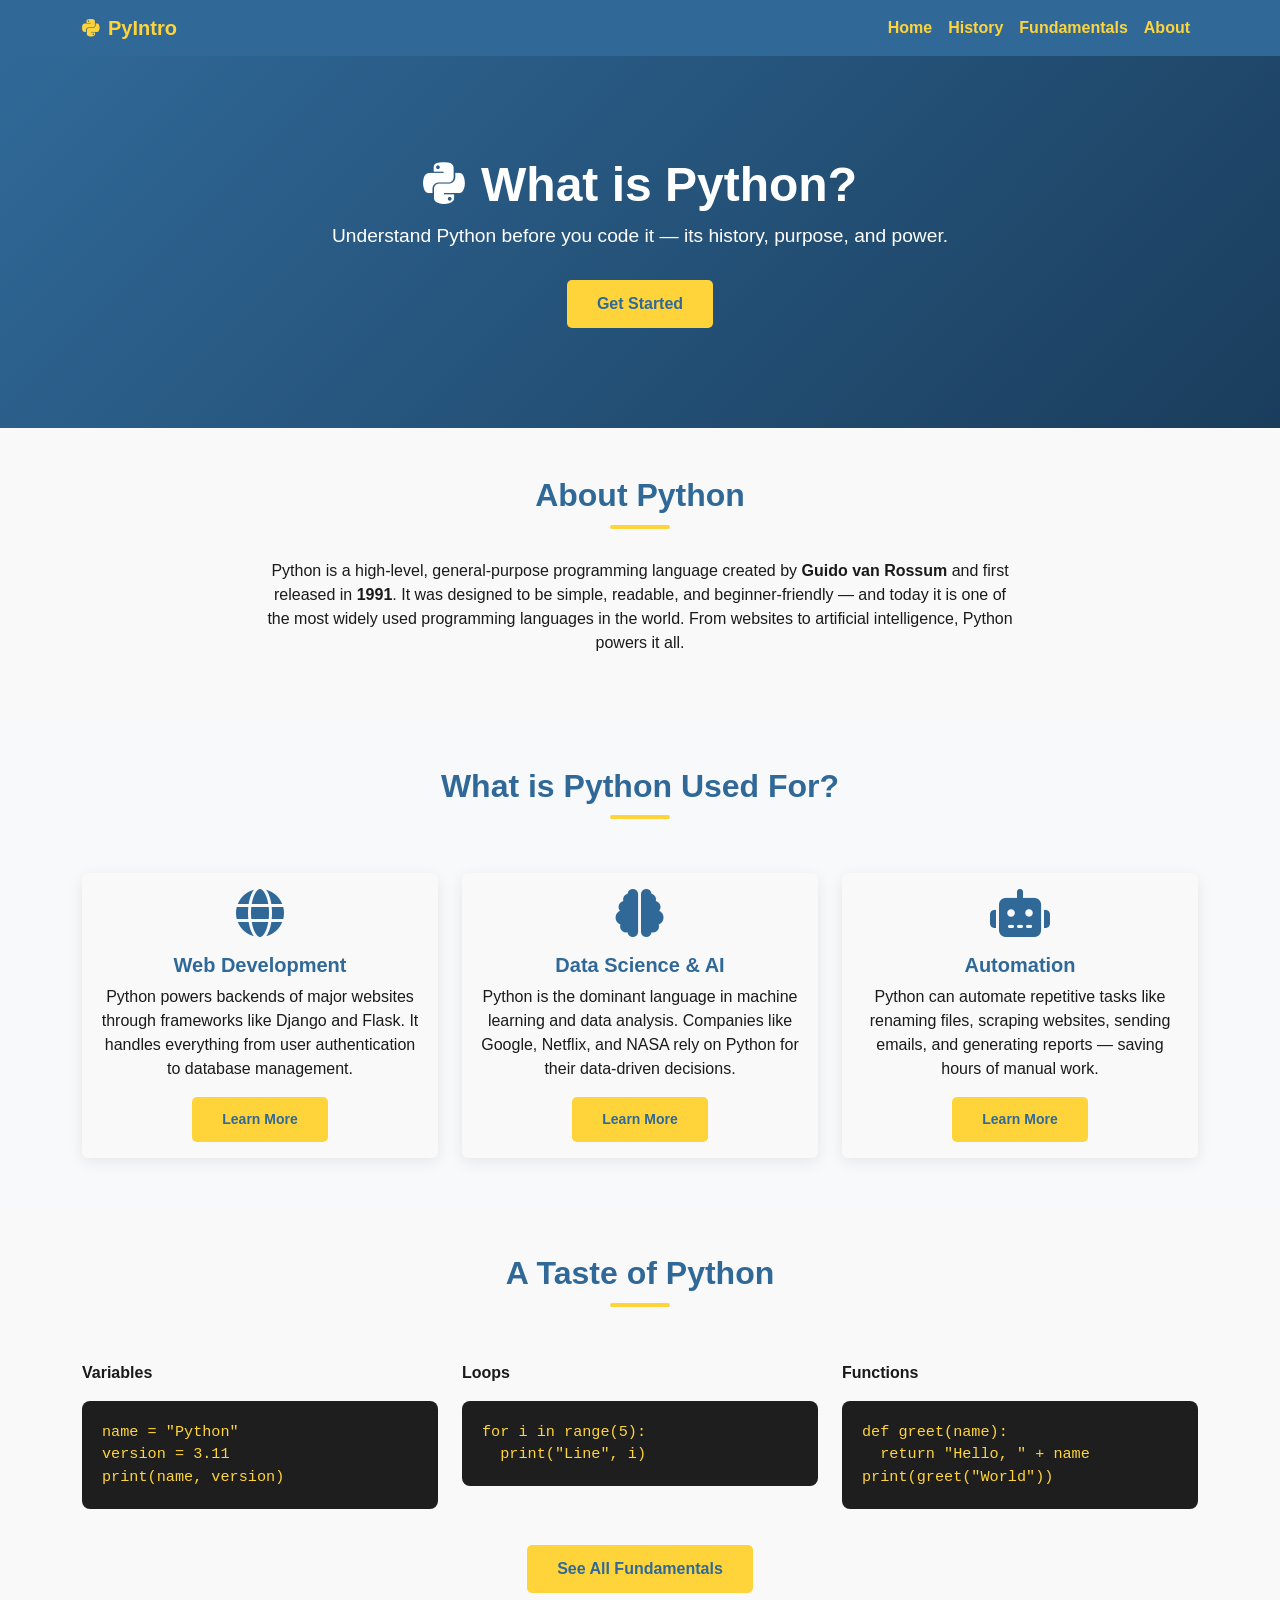
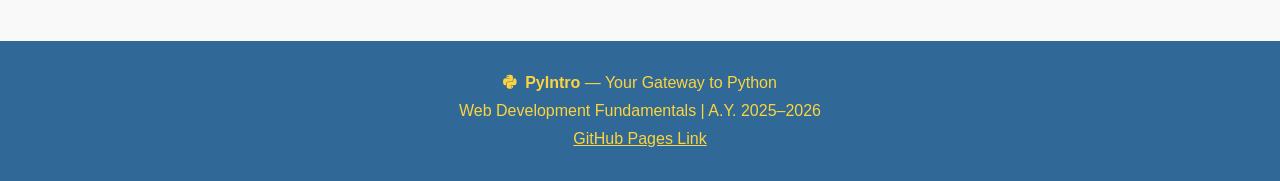
==== index.html @ 19c24590 "Initial project" ====
<!DOCTYPE html>
<html lang="en">
<head>
  <meta charset="UTF-8" />
  <meta name="viewport" content="width=device-width, initial-scale=1.0"/>
  <title>PyIntro — Your Gateway to Python</title>
  <link rel="stylesheet" href="https://cdn.jsdelivr.net/npm/bootstrap@5.3.0/dist/css/bootstrap.min.css"/>
  <link rel="stylesheet" href="https://cdnjs.cloudflare.com/ajax/libs/font-awesome/6.4.0/css/all.min.css"/>
  <link rel="stylesheet" href="css/custom.css"/>
</head>
<body>

<!-- NAVBAR -->
<nav class="navbar navbar-expand-lg">
  <div class="container">
    <a class="navbar-brand" href="index.html"><i class="fab fa-python me-2"></i>PyIntro</a>
    <button class="navbar-toggler border-warning" type="button" data-bs-toggle="collapse" data-bs-target="#navMenu">
      <span class="navbar-toggler-icon"></span>
    </button>
    <div class="collapse navbar-collapse" id="navMenu">
      <ul class="navbar-nav ms-auto">
        <li class="nav-item"><a class="nav-link active" href="index.html">Home</a></li>
        <li class="nav-item"><a class="nav-link" href="history.html">History</a></li>
        <li class="nav-item"><a class="nav-link" href="fundamentals.html">Fundamentals</a></li>
        <li class="nav-item"><a class="nav-link" href="about.html">About</a></li>
      </ul>
    </div>
  </div>
</nav>

<!-- HERO -->
<section class="hero-section">
  <div class="container">
    <h1><i class="fab fa-python me-3"></i>What is Python?</h1>
    <p>Understand Python before you code it — its history, purpose, and power.</p>
    <button class="btn btn-python" data-bs-toggle="modal" data-bs-target="#contactModal">Get Started</button>
  </div>
</section>

<!-- ABOUT PYTHON -->
<section class="py-5">
  <div class="container text-center">
    <h2 class="section-title">About Python</h2>
    <div class="section-divider"></div>
    <p class="mx-auto" style="max-width:750px;">Python is a high-level, general-purpose programming language created by <strong>Guido van Rossum</strong> and first released in <strong>1991</strong>. It was designed to be simple, readable, and beginner-friendly — and today it is one of the most widely used programming languages in the world. From websites to artificial intelligence, Python powers it all.</p>
  </div>
</section>

<!-- CARD GRID -->
<section class="py-5 bg-light">
  <div class="container text-center">
    <h2 class="section-title">What is Python Used For?</h2>
    <div class="section-divider"></div>
    <div class="row g-4 mt-2">
      <div class="col-md-4">
        <div class="card h-100">
          <div class="card-body">
            <i class="fas fa-globe fa-3x mb-3" style="color:#306998;"></i>
            <h5 class="card-title">Web Development</h5>
            <p class="card-text">Python powers backends of major websites through frameworks like Django and Flask. It handles everything from user authentication to database management.</p>
            <a href="fundamentals.html" class="btn btn-python btn-sm">Learn More</a>
          </div>
        </div>
      </div>
      <div class="col-md-4">
        <div class="card h-100">
          <div class="card-body">
            <i class="fas fa-brain fa-3x mb-3" style="color:#306998;"></i>
            <h5 class="card-title">Data Science & AI</h5>
            <p class="card-text">Python is the dominant language in machine learning and data analysis. Companies like Google, Netflix, and NASA rely on Python for their data-driven decisions.</p>
            <a href="fundamentals.html" class="btn btn-python btn-sm">Learn More</a>
          </div>
        </div>
      </div>
      <div class="col-md-4">
        <div class="card h-100">
          <div class="card-body">
            <i class="fas fa-robot fa-3x mb-3" style="color:#306998;"></i>
            <h5 class="card-title">Automation</h5>
            <p class="card-text">Python can automate repetitive tasks like renaming files, scraping websites, sending emails, and generating reports — saving hours of manual work.</p>
            <a href="fundamentals.html" class="btn btn-python btn-sm">Learn More</a>
          </div>
        </div>
      </div>
    </div>
  </div>
</section>

<!-- CODE SNIPPET PREVIEW -->
<section class="py-5">
  <div class="container text-center">
    <h2 class="section-title">A Taste of Python</h2>
    <div class="section-divider"></div>
    <div class="row g-4 mt-2 text-start">
      <div class="col-md-4">
        <p class="fw-bold">Variables</p>
        <div class="code-block">
          name = "Python"<br>
          version = 3.11<br>
          print(name, version)
        </div>
      </div>
      <div class="col-md-4">
        <p class="fw-bold">Loops</p>
        <div class="code-block">
          for i in range(5):<br>
          &nbsp;&nbsp;print("Line", i)
        </div>
      </div>
      <div class="col-md-4">
        <p class="fw-bold">Functions</p>
        <div class="code-block">
          def greet(name):<br>
          &nbsp;&nbsp;return "Hello, " + name<br>
          print(greet("World"))
        </div>
      </div>
    </div>
    <a href="fundamentals.html" class="btn btn-python mt-3">See All Fundamentals</a>
  </div>
</section>

<!-- MODAL -->
<div class="modal fade" id="contactModal" tabindex="-1">
  <div class="modal-dialog">
    <div class="modal-content">
      <div class="modal-header" style="background:#306998; color:#FFD43B;">
        <h5 class="modal-title"><i class="fab fa-python me-2"></i>Get Started with Python</h5>
        <button type="button" class="btn-close btn-close-white" data-bs-dismiss="modal"></button>
      </div>
      <div class="modal-body">
        <form action="contact.php" method="POST" class="needs-validation" novalidate>
          <div class="mb-3">
            <label class="form-label">Full Name</label>
            <input type="text" name="name" class="form-control" required/>
            <div class="invalid-feedback">Please enter your full name.</div>
          </div>
          <div class="mb-3">
            <label class="form-label">Email Address</label>
            <input type="email" name="email" class="form-control" required/>
            <div class="invalid-feedback">Please enter a valid email address.</div>
          </div>
          <div class="mb-3">
            <label class="form-label">Subject</label>
            <input type="text" name="subject" class="form-control" required/>
            <div class="invalid-feedback">Please enter a subject.</div>
          </div>
          <div class="mb-3">
            <label class="form-label">Message</label>
            <textarea name="message" class="form-control" rows="4" required minlength="20"></textarea>
            <div class="invalid-feedback">Message must be at least 20 characters.</div>
          </div>
          <button type="submit" class="btn btn-python w-100">Send Message</button>
        </form>
      </div>
    </div>
  </div>
</div>

<!-- FOOTER -->
<footer class="site-footer">
  <div class="container">
    <p class="mb-1"><i class="fab fa-python me-2"></i><strong>PyIntro</strong> — Your Gateway to Python</p>
    <p class="mb-1">Web Development Fundamentals | A.Y. 2025–2026</p>
    <a href="#">GitHub Pages Link</a>
  </div>
</footer>

<script src="https://cdn.jsdelivr.net/npm/bootstrap@5.3.0/dist/js/bootstrap.bundle.min.js"></script>
<script src="js/validation.js"></script>
</body>
</html>
---- css/custom.css ----
:root {
  --bs-primary: #306998;
  --bs-secondary: #FFD43B;
  --bs-font-size-base: 1rem;
  --bs-body-bg: #f9f9f9;
  --bs-body-color: #1a1a1a;
}

body {
  font-family: 'Segoe UI', sans-serif;
  background-color: var(--bs-body-bg);
  color: var(--bs-body-color);
}

.navbar {
  background-color: #306998 !important;
}
.navbar-brand, .nav-link {
  color: #FFD43B !important;
  font-weight: 600;
}
.nav-link:hover {
  color: #ffffff !important;
}

.hero-section {
  background: linear-gradient(135deg, #306998, #1a3d5c);
  color: white;
  padding: 100px 0;
  text-align: center;
}
.hero-section h1 {
  font-size: 3rem;
  font-weight: 700;
}
.hero-section p {
  font-size: 1.2rem;
  margin-bottom: 30px;
}
.btn-python {
  background-color: #FFD43B;
  color: #306998;
  font-weight: 700;
  border: none;
  padding: 12px 30px;
  border-radius: 5px;
}
.btn-python:hover {
  background-color: #e6be00;
  color: #1a1a1a;
}

.section-title {
  color: #306998;
  font-weight: 700;
  margin-bottom: 10px;
}
.section-divider {
  width: 60px;
  height: 4px;
  background-color: #FFD43B;
  margin: 0 auto 30px auto;
  border-radius: 2px;
}

.card {
  border: none;
  box-shadow: 0 4px 15px rgba(0,0,0,0.08);
  transition: transform 0.2s;
}
.card:hover {
  transform: translateY(-5px);
}
.card-title {
  color: #306998;
  font-weight: 700;
}
.card img {
  height: 180px;
  object-fit: cover;
}

.code-block {
  background-color: #1e1e1e;
  color: #FFD43B;
  padding: 20px;
  border-radius: 8px;
  font-family: 'Courier New', monospace;
  font-size: 0.95rem;
  margin-bottom: 20px;
}

.site-footer {
  background-color: #306998;
  color: #FFD43B;
  padding: 30px 0;
  text-align: center;
}
.site-footer a {
  color: #FFD43B;
  text-decoration: underline;
}

.page-header {
  background: linear-gradient(135deg, #306998, #1a3d5c);
  color: white;
  padding: 60px 0;
  text-align: center;
}
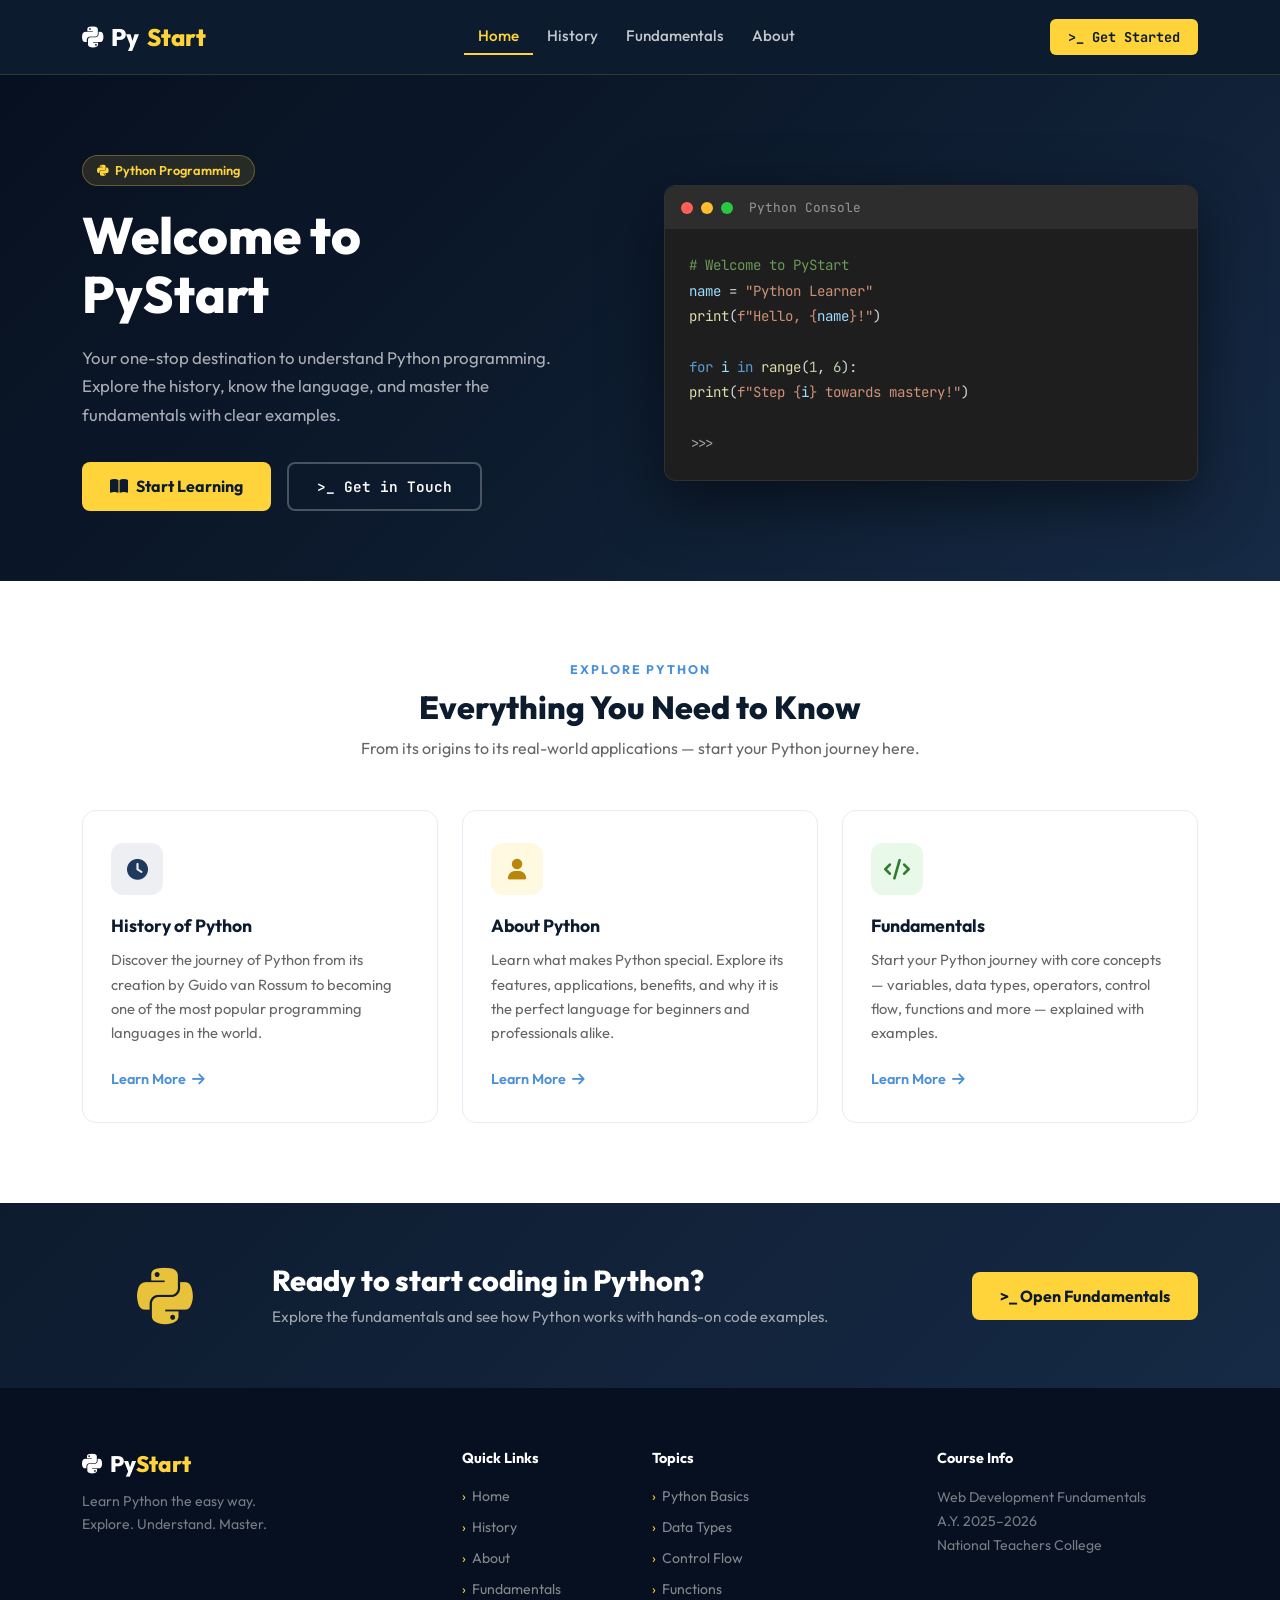
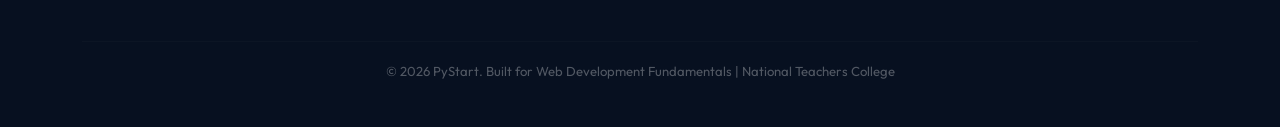
==== commit df7d541a: "Finalized PyStart System" ====
--- a/index.html
+++ b/index.html
@@ -1,9 +1,9 @@
 <!DOCTYPE html>
 <html lang="en">
 <head>
-  <meta charset="UTF-8" />
+  <meta charset="UTF-8"/>
   <meta name="viewport" content="width=device-width, initial-scale=1.0"/>
-  <title>PyIntro — Your Gateway to Python</title>
+  <title>PyStart — Your Gateway to Python</title>
   <link rel="stylesheet" href="https://cdn.jsdelivr.net/npm/bootstrap@5.3.0/dist/css/bootstrap.min.css"/>
   <link rel="stylesheet" href="https://cdnjs.cloudflare.com/ajax/libs/font-awesome/6.4.0/css/all.min.css"/>
   <link rel="stylesheet" href="css/custom.css"/>
@@ -11,19 +11,22 @@
 <body>
 
 <!-- NAVBAR -->
-<nav class="navbar navbar-expand-lg">
-  <div class="container">
-    <a class="navbar-brand" href="index.html"><i class="fab fa-python me-2"></i>PyIntro</a>
-    <button class="navbar-toggler border-warning" type="button" data-bs-toggle="collapse" data-bs-target="#navMenu">
+<nav class="navbar navbar-expand-lg sticky-top">
+  <div class="container">
+    <a class="navbar-brand" href="index.html">
+      <i class="fab fa-python"></i>Py<span>Start</span>
+    </a>
+    <button class="navbar-toggler" type="button" data-bs-toggle="collapse" data-bs-target="#navMenu">
       <span class="navbar-toggler-icon"></span>
     </button>
     <div class="collapse navbar-collapse" id="navMenu">
-      <ul class="navbar-nav ms-auto">
+      <ul class="navbar-nav mx-auto">
         <li class="nav-item"><a class="nav-link active" href="index.html">Home</a></li>
         <li class="nav-item"><a class="nav-link" href="history.html">History</a></li>
         <li class="nav-item"><a class="nav-link" href="fundamentals.html">Fundamentals</a></li>
         <li class="nav-item"><a class="nav-link" href="about.html">About</a></li>
       </ul>
+      <a class="btn-try" href="#" data-bs-toggle="modal" data-bs-target="#contactModal">&gt;_ Get Started</a>
     </div>
   </div>
 </nav>
@@ -31,142 +34,171 @@
 <!-- HERO -->
 <section class="hero-section">
   <div class="container">
-    <h1><i class="fab fa-python me-3"></i>What is Python?</h1>
-    <p>Understand Python before you code it — its history, purpose, and power.</p>
-    <button class="btn btn-python" data-bs-toggle="modal" data-bs-target="#contactModal">Get Started</button>
+    <div class="row align-items-center g-5">
+      <div class="col-lg-6">
+        <div class="hero-badge"><i class="fab fa-python me-1"></i> Python Programming</div>
+        <h1>Welcome to<br>PyStart</h1>
+        <p>Your one-stop destination to understand Python programming. Explore the history, know the language, and master the fundamentals with clear examples.</p>
+        <div class="d-flex flex-wrap gap-3">
+          <a href="fundamentals.html" class="btn-start"><i class="fas fa-book-open"></i> Start Learning</a>
+          <a href="#" class="btn-outline-hero" data-bs-toggle="modal" data-bs-target="#contactModal">&gt;_ Get in Touch</a>
+        </div>
+      </div>
+      <div class="col-lg-6">
+        <div class="console-window">
+          <div class="console-header">
+            <div class="console-dot dot-red"></div>
+            <div class="console-dot dot-yellow"></div>
+            <div class="console-dot dot-green"></div>
+            <span class="console-title">Python Console</span>
+          </div>
+          <div class="console-body">
+            <div><span class="c-comment"># Welcome to PyStart</span></div>
+            <div><span class="c-var">name</span> <span class="c-white">= </span><span class="c-string">"Python Learner"</span></div>
+            <div><span class="c-func">print</span><span class="c-white">(</span><span class="c-string">f"Hello, {</span><span class="c-var">name</span><span class="c-string">}!"</span><span class="c-white">)</span></div>
+            <br>
+            <div><span class="c-keyword">for</span> <span class="c-var">i</span> <span class="c-keyword">in</span> <span class="c-func">range</span><span class="c-white">(</span><span class="c-num">1</span><span class="c-white">, </span><span class="c-num">6</span><span class="c-white">):</span></div>
+            <div>  <span class="c-func">print</span><span class="c-white">(</span><span class="c-string">f"Step {</span><span class="c-var">i</span><span class="c-string">} towards mastery!"</span><span class="c-white">)</span></div>
+            <br>
+            <div><span class="console-cursor">&gt;&gt;&gt; </span></div>
+          </div>
+        </div>
+      </div>
+    </div>
   </div>
 </section>
 
-<!-- ABOUT PYTHON -->
-<section class="py-5">
-  <div class="container text-center">
-    <h2 class="section-title">About Python</h2>
-    <div class="section-divider"></div>
-    <p class="mx-auto" style="max-width:750px;">Python is a high-level, general-purpose programming language created by <strong>Guido van Rossum</strong> and first released in <strong>1991</strong>. It was designed to be simple, readable, and beginner-friendly — and today it is one of the most widely used programming languages in the world. From websites to artificial intelligence, Python powers it all.</p>
+<!-- CARDS -->
+<section class="cards-section">
+  <div class="container">
+    <div class="text-center">
+      <div class="section-label">Explore Python</div>
+      <h2 class="section-title">Everything You Need to Know</h2>
+      <p class="section-sub">From its origins to its real-world applications — start your Python journey here.</p>
+    </div>
+    <div class="row g-4">
+      <div class="col-md-4">
+        <div class="py-card">
+          <div class="card-icon-wrap icon-blue"><i class="fas fa-clock"></i></div>
+          <h5>History of Python</h5>
+          <p>Discover the journey of Python from its creation by Guido van Rossum to becoming one of the most popular programming languages in the world.</p>
+          <a href="history.html" class="card-link">Learn More <i class="fas fa-arrow-right"></i></a>
+        </div>
+      </div>
+      <div class="col-md-4">
+        <div class="py-card">
+          <div class="card-icon-wrap icon-yellow"><i class="fas fa-user"></i></div>
+          <h5>About Python</h5>
+          <p>Learn what makes Python special. Explore its features, applications, benefits, and why it is the perfect language for beginners and professionals alike.</p>
+          <a href="about.html" class="card-link">Learn More <i class="fas fa-arrow-right"></i></a>
+        </div>
+      </div>
+      <div class="col-md-4">
+        <div class="py-card">
+          <div class="card-icon-wrap icon-green"><i class="fas fa-code"></i></div>
+          <h5>Fundamentals</h5>
+          <p>Start your Python journey with core concepts — variables, data types, operators, control flow, functions and more — explained with examples.</p>
+          <a href="fundamentals.html" class="card-link">Learn More <i class="fas fa-arrow-right"></i></a>
+        </div>
+      </div>
+    </div>
   </div>
 </section>
 
-<!-- CARD GRID -->
-<section class="py-5 bg-light">
-  <div class="container text-center">
-    <h2 class="section-title">What is Python Used For?</h2>
-    <div class="section-divider"></div>
-    <div class="row g-4 mt-2">
-      <div class="col-md-4">
-        <div class="card h-100">
-          <div class="card-body">
-            <i class="fas fa-globe fa-3x mb-3" style="color:#306998;"></i>
-            <h5 class="card-title">Web Development</h5>
-            <p class="card-text">Python powers backends of major websites through frameworks like Django and Flask. It handles everything from user authentication to database management.</p>
-            <a href="fundamentals.html" class="btn btn-python btn-sm">Learn More</a>
-          </div>
-        </div>
-      </div>
-      <div class="col-md-4">
-        <div class="card h-100">
-          <div class="card-body">
-            <i class="fas fa-brain fa-3x mb-3" style="color:#306998;"></i>
-            <h5 class="card-title">Data Science & AI</h5>
-            <p class="card-text">Python is the dominant language in machine learning and data analysis. Companies like Google, Netflix, and NASA rely on Python for their data-driven decisions.</p>
-            <a href="fundamentals.html" class="btn btn-python btn-sm">Learn More</a>
-          </div>
-        </div>
-      </div>
-      <div class="col-md-4">
-        <div class="card h-100">
-          <div class="card-body">
-            <i class="fas fa-robot fa-3x mb-3" style="color:#306998;"></i>
-            <h5 class="card-title">Automation</h5>
-            <p class="card-text">Python can automate repetitive tasks like renaming files, scraping websites, sending emails, and generating reports — saving hours of manual work.</p>
-            <a href="fundamentals.html" class="btn btn-python btn-sm">Learn More</a>
-          </div>
-        </div>
+<!-- CTA BANNER -->
+<section class="cta-banner">
+  <div class="container">
+    <div class="row align-items-center">
+      <div class="col-lg-2 text-center mb-3 mb-lg-0">
+        <i class="fab fa-python" style="font-size:4rem; color:var(--py-yellow); opacity:0.9;"></i>
+      </div>
+      <div class="col-lg-7">
+        <h2>Ready to start coding in Python?</h2>
+        <p>Explore the fundamentals and see how Python works with hands-on code examples.</p>
+      </div>
+      <div class="col-lg-3 text-lg-end mt-3 mt-lg-0">
+        <a href="fundamentals.html" class="btn-start">&gt;_ Open Fundamentals</a>
       </div>
     </div>
   </div>
 </section>
 
-<!-- CODE SNIPPET PREVIEW -->
-<section class="py-5">
-  <div class="container text-center">
-    <h2 class="section-title">A Taste of Python</h2>
-    <div class="section-divider"></div>
-    <div class="row g-4 mt-2 text-start">
-      <div class="col-md-4">
-        <p class="fw-bold">Variables</p>
-        <div class="code-block">
-          name = "Python"<br>
-          version = 3.11<br>
-          print(name, version)
-        </div>
-      </div>
-      <div class="col-md-4">
-        <p class="fw-bold">Loops</p>
-        <div class="code-block">
-          for i in range(5):<br>
-          &nbsp;&nbsp;print("Line", i)
-        </div>
-      </div>
-      <div class="col-md-4">
-        <p class="fw-bold">Functions</p>
-        <div class="code-block">
-          def greet(name):<br>
-          &nbsp;&nbsp;return "Hello, " + name<br>
-          print(greet("World"))
-        </div>
-      </div>
-    </div>
-    <a href="fundamentals.html" class="btn btn-python mt-3">See All Fundamentals</a>
-  </div>
-</section>
+<!-- FOOTER -->
+<footer class="site-footer">
+  <div class="container">
+    <div class="row g-4">
+      <div class="col-lg-4">
+        <div class="footer-brand"><i class="fab fa-python me-2"></i>Py<span>Start</span></div>
+        <p class="footer-tagline">Learn Python the easy way.<br>Explore. Understand. Master.</p>
+      </div>
+      <div class="col-lg-2 col-6">
+        <div class="footer-heading">Quick Links</div>
+        <ul class="footer-links">
+          <li><a href="index.html">Home</a></li>
+          <li><a href="history.html">History</a></li>
+          <li><a href="about.html">About</a></li>
+          <li><a href="fundamentals.html">Fundamentals</a></li>
+        </ul>
+      </div>
+      <div class="col-lg-3 col-6">
+        <div class="footer-heading">Topics</div>
+        <ul class="footer-links">
+          <li><a href="fundamentals.html">Python Basics</a></li>
+          <li><a href="fundamentals.html">Data Types</a></li>
+          <li><a href="fundamentals.html">Control Flow</a></li>
+          <li><a href="fundamentals.html">Functions</a></li>
+        </ul>
+      </div>
+      <div class="col-lg-3">
+        <div class="footer-heading">Course Info</div>
+        <p style="color:rgba(255,255,255,0.45); font-size:0.88rem; line-height:1.7;">
+          Web Development Fundamentals<br>A.Y. 2025–2026<br>National Teachers College
+        </p>
+      </div>
+    </div>
+    <hr class="footer-divider"/>
+    <p class="footer-copy">© 2026 PyStart. Built for Web Development Fundamentals | National Teachers College</p>
+  </div>
+</footer>
 
 <!-- MODAL -->
 <div class="modal fade" id="contactModal" tabindex="-1">
-  <div class="modal-dialog">
+  <div class="modal-dialog modal-dialog-centered">
     <div class="modal-content">
-      <div class="modal-header" style="background:#306998; color:#FFD43B;">
-        <h5 class="modal-title"><i class="fab fa-python me-2"></i>Get Started with Python</h5>
-        <button type="button" class="btn-close btn-close-white" data-bs-dismiss="modal"></button>
-      </div>
-      <div class="modal-body">
+      <div class="modal-header">
+        <h5 class="modal-title"><i class="fab fa-python me-2" style="color:var(--py-yellow);"></i>Get in Touch</h5>
+        <button type="button" class="btn-close" data-bs-dismiss="modal"></button>
+      </div>
+      <div class="modal-body p-4">
         <form action="contact.php" method="POST" class="needs-validation" novalidate>
           <div class="mb-3">
             <label class="form-label">Full Name</label>
-            <input type="text" name="name" class="form-control" required/>
+            <input type="text" name="name" class="form-control" placeholder="Enter your full name" required/>
             <div class="invalid-feedback">Please enter your full name.</div>
           </div>
           <div class="mb-3">
             <label class="form-label">Email Address</label>
-            <input type="email" name="email" class="form-control" required/>
+            <input type="email" name="email" class="form-control" placeholder="Enter your email" required/>
             <div class="invalid-feedback">Please enter a valid email address.</div>
           </div>
           <div class="mb-3">
             <label class="form-label">Subject</label>
-            <input type="text" name="subject" class="form-control" required/>
+            <input type="text" name="subject" class="form-control" placeholder="What's this about?" required/>
             <div class="invalid-feedback">Please enter a subject.</div>
           </div>
-          <div class="mb-3">
+          <div class="mb-4">
             <label class="form-label">Message</label>
-            <textarea name="message" class="form-control" rows="4" required minlength="20"></textarea>
+            <textarea name="message" class="form-control" rows="4" placeholder="Write your message here..." required minlength="20"></textarea>
             <div class="invalid-feedback">Message must be at least 20 characters.</div>
           </div>
-          <button type="submit" class="btn btn-python w-100">Send Message</button>
+          <button type="submit" class="btn-submit w-100"><i class="fas fa-paper-plane me-2"></i>Send Message</button>
         </form>
       </div>
     </div>
   </div>
 </div>
-
-<!-- FOOTER -->
-<footer class="site-footer">
-  <div class="container">
-    <p class="mb-1"><i class="fab fa-python me-2"></i><strong>PyIntro</strong> — Your Gateway to Python</p>
-    <p class="mb-1">Web Development Fundamentals | A.Y. 2025–2026</p>
-    <a href="#">GitHub Pages Link</a>
-  </div>
-</footer>
 
 <script src="https://cdn.jsdelivr.net/npm/bootstrap@5.3.0/dist/js/bootstrap.bundle.min.js"></script>
 <script src="js/validation.js"></script>
 </body>
-</html>
+</html>
--- a/css/custom.css
+++ b/css/custom.css
@@ -1,109 +1,132 @@
+@import url('https://fonts.googleapis.com/css2?family=JetBrains+Mono:wght@400;700&family=Outfit:wght@300;400;600;700;800&display=swap');
+
 :root {
-  --bs-primary: #306998;
+  --py-blue: #1e3a5f;
+  --py-dark: #0d1b2e;
+  --py-darker: #071020;
+  --py-yellow: #FFD43B;
+  --py-yellow-dark: #e6be00;
+  --py-light-blue: #4a90d9;
+  --bs-primary: #1e3a5f;
   --bs-secondary: #FFD43B;
-  --bs-font-size-base: 1rem;
-  --bs-body-bg: #f9f9f9;
-  --bs-body-color: #1a1a1a;
 }
 
-body {
-  font-family: 'Segoe UI', sans-serif;
-  background-color: var(--bs-body-bg);
-  color: var(--bs-body-color);
-}
+body { font-family: 'Outfit', sans-serif; background: #f4f6fa; color: #1a1a2e; margin: 0; }
 
-.navbar {
-  background-color: #306998 !important;
-}
-.navbar-brand, .nav-link {
-  color: #FFD43B !important;
-  font-weight: 600;
-}
-.nav-link:hover {
-  color: #ffffff !important;
-}
+/* NAVBAR */
+.navbar { background-color: var(--py-dark) !important; padding: 14px 0; border-bottom: 1px solid rgba(255,212,59,0.15); }
+.navbar-brand { font-family: 'Outfit', sans-serif; font-weight: 800; font-size: 1.5rem; color: #fff !important; display: flex; align-items: center; gap: 8px; }
+.navbar-brand span { color: var(--py-yellow); }
+.nav-link { color: rgba(255,255,255,0.75) !important; font-weight: 500; font-size: 0.95rem; padding: 6px 14px !important; transition: color 0.2s; }
+.nav-link:hover, .nav-link.active { color: var(--py-yellow) !important; }
+.nav-link.active { border-bottom: 2px solid var(--py-yellow); }
+.btn-try { background-color: var(--py-yellow); color: var(--py-dark); font-weight: 700; font-family: 'JetBrains Mono', monospace; font-size: 0.85rem; padding: 8px 18px; border-radius: 6px; border: none; text-decoration: none; transition: all 0.2s; }
+.btn-try:hover { background-color: var(--py-yellow-dark); color: var(--py-dark); transform: translateY(-1px); }
+.navbar-toggler { border-color: rgba(255,212,59,0.5) !important; }
+.navbar-toggler-icon { filter: invert(1); }
 
-.hero-section {
-  background: linear-gradient(135deg, #306998, #1a3d5c);
-  color: white;
-  padding: 100px 0;
-  text-align: center;
-}
-.hero-section h1 {
-  font-size: 3rem;
-  font-weight: 700;
-}
-.hero-section p {
-  font-size: 1.2rem;
-  margin-bottom: 30px;
-}
-.btn-python {
-  background-color: #FFD43B;
-  color: #306998;
-  font-weight: 700;
-  border: none;
-  padding: 12px 30px;
-  border-radius: 5px;
-}
-.btn-python:hover {
-  background-color: #e6be00;
-  color: #1a1a1a;
-}
+/* HERO */
+.hero-section { background: linear-gradient(135deg, var(--py-darker) 0%, var(--py-dark) 50%, #162a45 100%); padding: 80px 0 70px; position: relative; overflow: hidden; }
+.hero-badge { display: inline-block; background: rgba(255,212,59,0.12); color: var(--py-yellow); border: 1px solid rgba(255,212,59,0.3); padding: 5px 14px; border-radius: 20px; font-size: 0.8rem; font-weight: 600; margin-bottom: 20px; }
+.hero-section h1 { font-size: 3.2rem; font-weight: 800; color: #fff; line-height: 1.15; margin-bottom: 20px; }
+.hero-section h1 span { color: var(--py-yellow); }
+.hero-section p { color: rgba(255,255,255,0.65); font-size: 1.05rem; line-height: 1.7; max-width: 480px; margin-bottom: 32px; }
+.btn-start { background-color: var(--py-yellow); color: var(--py-dark); font-weight: 700; padding: 12px 28px; border-radius: 8px; border: none; font-size: 1rem; text-decoration: none; display: inline-flex; align-items: center; gap: 8px; transition: all 0.2s; }
+.btn-start:hover { background-color: var(--py-yellow-dark); color: var(--py-dark); transform: translateY(-2px); box-shadow: 0 8px 20px rgba(255,212,59,0.3); }
+.btn-outline-hero { background: transparent; color: #fff; border: 2px solid rgba(255,255,255,0.25); font-weight: 600; padding: 12px 28px; border-radius: 8px; font-size: 0.9rem; text-decoration: none; display: inline-flex; align-items: center; gap: 8px; transition: all 0.2s; font-family: 'JetBrains Mono', monospace; }
+.btn-outline-hero:hover { border-color: var(--py-yellow); color: var(--py-yellow); }
 
-.section-title {
-  color: #306998;
-  font-weight: 700;
-  margin-bottom: 10px;
-}
-.section-divider {
-  width: 60px;
-  height: 4px;
-  background-color: #FFD43B;
-  margin: 0 auto 30px auto;
-  border-radius: 2px;
-}
+/* CONSOLE */
+.console-window { background: #1e1e1e; border-radius: 12px; overflow: hidden; box-shadow: 0 20px 60px rgba(0,0,0,0.5); border: 1px solid rgba(255,255,255,0.08); }
+.console-header { background: #2d2d2d; padding: 12px 16px; display: flex; align-items: center; gap: 8px; }
+.console-dot { width: 12px; height: 12px; border-radius: 50%; }
+.dot-red { background: #ff5f57; } .dot-yellow { background: #febc2e; } .dot-green { background: #28c840; }
+.console-title { color: rgba(255,255,255,0.5); font-family: 'JetBrains Mono', monospace; font-size: 0.8rem; margin-left: 8px; }
+.console-body { padding: 24px; font-family: 'JetBrains Mono', monospace; font-size: 0.88rem; line-height: 1.8; }
+.c-comment { color: #6a9955; } .c-keyword { color: #569cd6; } .c-string { color: #ce9178; }
+.c-func { color: #dcdcaa; } .c-var { color: #9cdcfe; } .c-num { color: #b5cea8; } .c-white { color: #d4d4d4; }
+.console-cursor { color: rgba(255,255,255,0.6); animation: blink 1s infinite; }
+@keyframes blink { 0%,100%{opacity:1} 50%{opacity:0} }
 
-.card {
-  border: none;
-  box-shadow: 0 4px 15px rgba(0,0,0,0.08);
-  transition: transform 0.2s;
-}
-.card:hover {
-  transform: translateY(-5px);
-}
-.card-title {
-  color: #306998;
-  font-weight: 700;
-}
-.card img {
-  height: 180px;
-  object-fit: cover;
-}
+/* CARDS */
+.cards-section { padding: 80px 0; background: #fff; }
+.section-label { font-size: 0.78rem; font-weight: 700; letter-spacing: 2px; text-transform: uppercase; color: var(--py-light-blue); margin-bottom: 8px; }
+.section-title { font-size: 2rem; font-weight: 800; color: var(--py-dark); margin-bottom: 10px; }
+.section-sub { color: #666; font-size: 1rem; margin-bottom: 50px; }
+.py-card { background: #fff; border: 1px solid #e8ecf4; border-radius: 14px; padding: 32px 28px; height: 100%; transition: all 0.25s; position: relative; overflow: hidden; }
+.py-card::before { content: ''; position: absolute; top: 0; left: 0; right: 0; height: 3px; background: linear-gradient(90deg, var(--py-blue), var(--py-light-blue)); opacity: 0; transition: opacity 0.25s; }
+.py-card:hover { transform: translateY(-6px); box-shadow: 0 12px 40px rgba(30,58,95,0.12); border-color: transparent; }
+.py-card:hover::before { opacity: 1; }
+.card-icon-wrap { width: 52px; height: 52px; border-radius: 12px; display: flex; align-items: center; justify-content: center; margin-bottom: 20px; font-size: 1.3rem; }
+.icon-blue { background: rgba(30,58,95,0.08); color: var(--py-blue); }
+.icon-yellow { background: rgba(255,212,59,0.15); color: #b8860b; }
+.icon-green { background: rgba(78,201,78,0.12); color: #2e7d2e; }
+.py-card h5 { font-weight: 700; font-size: 1.1rem; color: var(--py-dark); margin-bottom: 12px; }
+.py-card p { color: #666; font-size: 0.92rem; line-height: 1.65; margin-bottom: 20px; }
+.card-link { color: var(--py-light-blue); font-weight: 600; font-size: 0.9rem; text-decoration: none; display: inline-flex; align-items: center; gap: 6px; transition: gap 0.2s; }
+.card-link:hover { gap: 10px; color: var(--py-blue); }
 
-.code-block {
-  background-color: #1e1e1e;
-  color: #FFD43B;
-  padding: 20px;
-  border-radius: 8px;
-  font-family: 'Courier New', monospace;
-  font-size: 0.95rem;
-  margin-bottom: 20px;
-}
+/* CTA */
+.cta-banner { background: linear-gradient(135deg, var(--py-dark), #162a45); padding: 60px 0; }
+.cta-banner h2 { color: #fff; font-weight: 800; font-size: 1.8rem; margin-bottom: 8px; }
+.cta-banner p { color: rgba(255,255,255,0.6); margin-bottom: 0; font-size: 0.95rem; }
 
-.site-footer {
-  background-color: #306998;
-  color: #FFD43B;
-  padding: 30px 0;
-  text-align: center;
-}
-.site-footer a {
-  color: #FFD43B;
-  text-decoration: underline;
-}
+/* FOOTER */
+.site-footer { background: var(--py-darker); padding: 60px 0 30px; color: rgba(255,255,255,0.6); }
+.footer-brand { font-family: 'Outfit', sans-serif; font-weight: 800; font-size: 1.4rem; color: #fff; }
+.footer-brand span { color: var(--py-yellow); }
+.footer-tagline { color: rgba(255,255,255,0.45); font-size: 0.88rem; margin-top: 8px; line-height: 1.6; }
+.footer-heading { color: #fff; font-weight: 700; font-size: 0.9rem; margin-bottom: 16px; }
+.footer-links { list-style: none; padding: 0; margin: 0; }
+.footer-links li { margin-bottom: 10px; }
+.footer-links a { color: rgba(255,255,255,0.5); text-decoration: none; font-size: 0.88rem; transition: color 0.2s; display: flex; align-items: center; gap: 6px; }
+.footer-links a::before { content: '›'; color: var(--py-yellow); }
+.footer-links a:hover { color: var(--py-yellow); }
+.footer-divider { border-color: rgba(255,255,255,0.08); margin: 30px 0 20px; }
+.footer-copy { color: rgba(255,255,255,0.3); font-size: 0.82rem; text-align: center; }
 
-.page-header {
-  background: linear-gradient(135deg, #306998, #1a3d5c);
-  color: white;
-  padding: 60px 0;
-  text-align: center;
-}
+/* PAGE HEADER */
+.page-header { background: linear-gradient(135deg, var(--py-darker), var(--py-dark)); color: white; padding: 70px 0 60px; text-align: center; }
+.page-header .badge-label { display: inline-block; background: rgba(255,212,59,0.12); color: var(--py-yellow); border: 1px solid rgba(255,212,59,0.25); padding: 4px 14px; border-radius: 20px; font-size: 0.78rem; font-weight: 600; letter-spacing: 1px; text-transform: uppercase; margin-bottom: 16px; }
+.page-header h1 { font-size: 2.4rem; font-weight: 800; margin-bottom: 12px; }
+.page-header p { color: rgba(255,255,255,0.55); font-size: 1rem; max-width: 500px; margin: 0 auto; }
+
+/* CONTENT */
+.content-section { padding: 70px 0; }
+.topic-card { background: #fff; border: 1px solid #e8ecf4; border-radius: 14px; padding: 30px; margin-bottom: 30px; transition: box-shadow 0.2s; }
+.topic-card:hover { box-shadow: 0 8px 30px rgba(30,58,95,0.08); }
+.topic-card h4 { color: var(--py-dark); font-weight: 700; font-size: 1.15rem; margin-bottom: 10px; display: flex; align-items: center; gap: 10px; }
+.topic-num { background: var(--py-yellow); color: var(--py-dark); width: 28px; height: 28px; border-radius: 50%; display: flex; align-items: center; justify-content: center; font-size: 0.8rem; font-weight: 800; flex-shrink: 0; }
+.topic-card p { color: #555; font-size: 0.93rem; line-height: 1.7; margin-bottom: 16px; }
+.code-block { background: #1e1e1e; border-radius: 10px; padding: 20px 24px; font-family: 'JetBrains Mono', monospace; font-size: 0.85rem; line-height: 1.9; overflow-x: auto; }
+
+/* TIMELINE */
+.timeline-item { display: flex; gap: 20px; margin-bottom: 36px; position: relative; }
+.timeline-item::before { content: ''; position: absolute; left: 23px; top: 48px; bottom: -36px; width: 2px; background: linear-gradient(180deg, var(--py-yellow), transparent); }
+.timeline-item:last-child::before { display: none; }
+.timeline-year { background: var(--py-dark); color: var(--py-yellow); font-family: 'JetBrains Mono', monospace; font-weight: 700; font-size: 0.75rem; min-width: 48px; height: 48px; border-radius: 50%; display: flex; align-items: center; justify-content: center; flex-shrink: 0; border: 2px solid rgba(255,212,59,0.3); }
+.timeline-content h5 { font-weight: 700; color: var(--py-dark); margin-bottom: 6px; font-size: 1rem; }
+.timeline-content p { color: #666; font-size: 0.91rem; line-height: 1.65; margin: 0; }
+
+/* MODAL */
+.modal-header { background: var(--py-dark); color: #fff; border-bottom: 1px solid rgba(255,212,59,0.2); }
+.modal-header .btn-close { filter: invert(1) brightness(0.7); }
+.form-label { font-weight: 600; font-size: 0.9rem; color: var(--py-dark); }
+.form-control:focus { border-color: var(--py-blue); box-shadow: 0 0 0 3px rgba(30,58,95,0.1); }
+.btn-submit { background: var(--py-dark); color: var(--py-yellow); font-weight: 700; border: none; padding: 12px; border-radius: 8px; transition: all 0.2s; }
+.btn-submit:hover { background: var(--py-blue); color: var(--py-yellow); }
+
+/* ABOUT */
+.member-card { background: #fff; border: 1px solid #e8ecf4; border-radius: 14px; padding: 28px 20px; text-align: center; transition: all 0.25s; }
+.member-card:hover { transform: translateY(-4px); box-shadow: 0 10px 30px rgba(30,58,95,0.1); }
+.member-avatar { width: 64px; height: 64px; border-radius: 50%; background: linear-gradient(135deg, var(--py-dark), var(--py-blue)); display: flex; align-items: center; justify-content: center; margin: 0 auto 16px; font-size: 1.5rem; color: var(--py-yellow); }
+.member-card h6 { font-weight: 700; color: var(--py-dark); margin-bottom: 4px; }
+.member-card span { font-size: 0.82rem; color: var(--py-light-blue); font-weight: 600; }
+
+@media (max-width: 768px) {
+  .hero-section { padding: 60px 0 50px; }
+  .hero-section h1 { font-size: 2rem; }
+  .console-window { margin-top: 40px; }
+  .page-header h1 { font-size: 1.8rem; }
+  .section-title { font-size: 1.6rem; }
+}
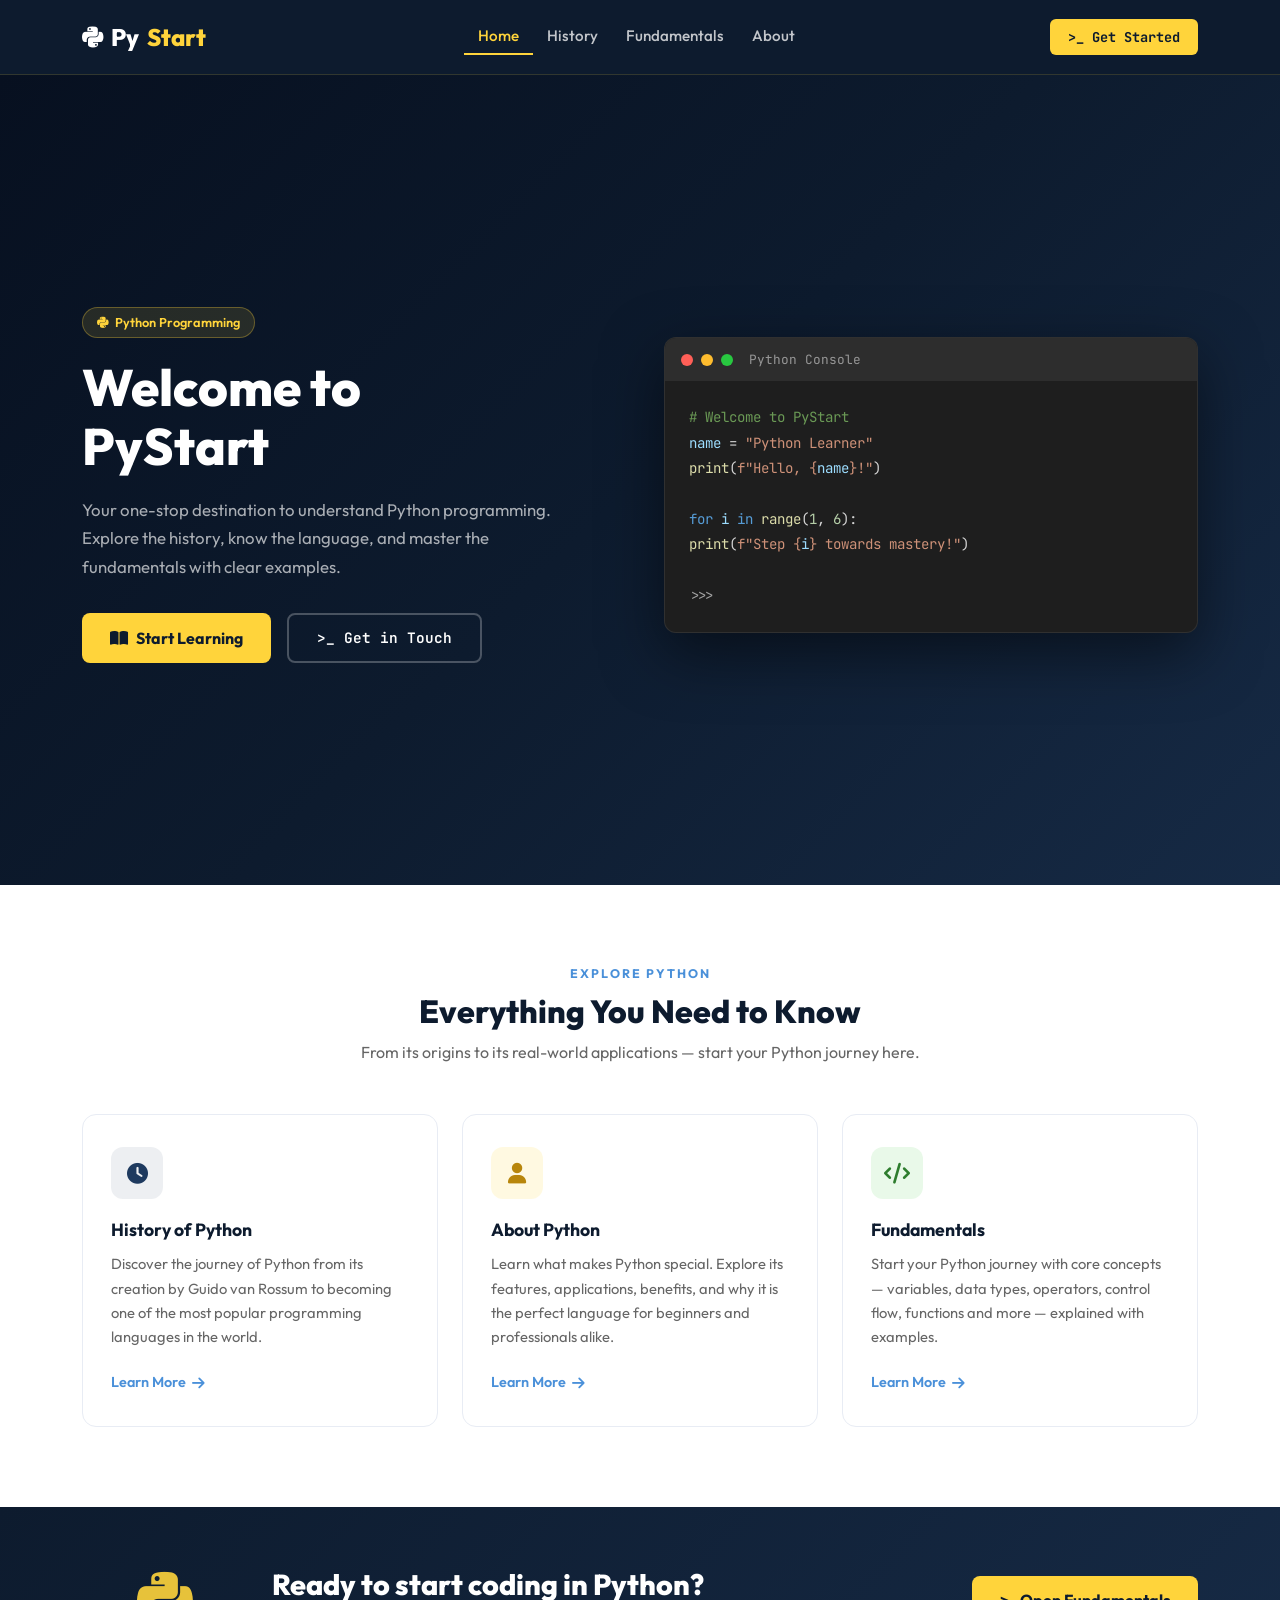
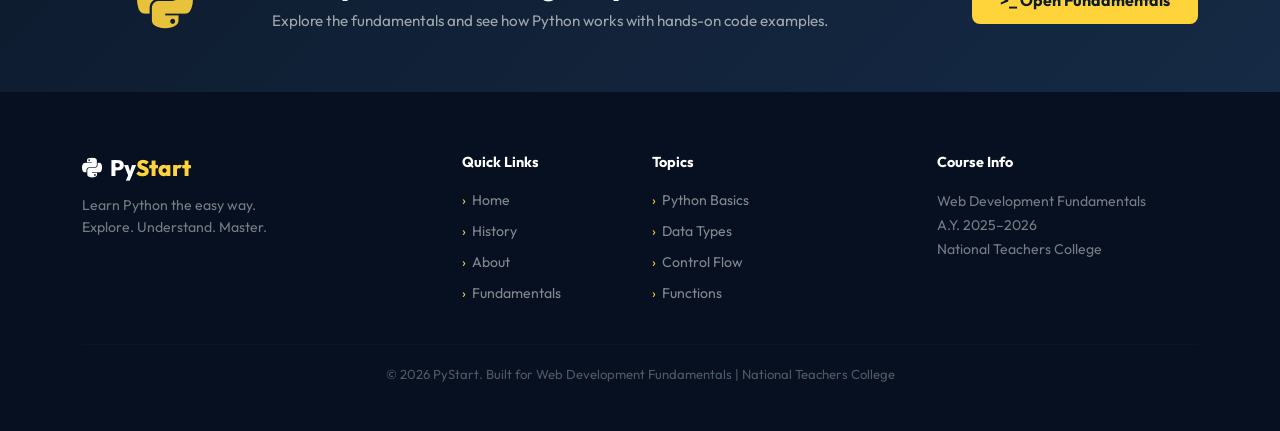
==== commit ecbd07af: "Add smooth scroll behavior to index page" ====
--- a/index.html
+++ b/index.html
@@ -1,5 +1,5 @@
 <!DOCTYPE html>
-<html lang="en">
+<html lang="en" style="scroll-behavior: smooth;">
 <head>
   <meta charset="UTF-8"/>
   <meta name="viewport" content="width=device-width, initial-scale=1.0"/>
--- a/css/custom.css
+++ b/css/custom.css
@@ -26,7 +26,15 @@
 .navbar-toggler-icon { filter: invert(1); }
 
 /* HERO */
-.hero-section { background: linear-gradient(135deg, var(--py-darker) 0%, var(--py-dark) 50%, #162a45 100%); padding: 80px 0 70px; position: relative; overflow: hidden; }
+.hero-section { 
+  background: linear-gradient(135deg, var(--py-darker) 0%, var(--py-dark) 50%, #162a45 100%); 
+  padding: 80px 0 70px; 
+  position: relative;
+  overflow: hidden; 
+  min-height: 90vh; 
+  display: flex;
+  align-items: center;
+ }
 .hero-badge { display: inline-block; background: rgba(255,212,59,0.12); color: var(--py-yellow); border: 1px solid rgba(255,212,59,0.3); padding: 5px 14px; border-radius: 20px; font-size: 0.8rem; font-weight: 600; margin-bottom: 20px; }
 .hero-section h1 { font-size: 3.2rem; font-weight: 800; color: #fff; line-height: 1.15; margin-bottom: 20px; }
 .hero-section h1 span { color: var(--py-yellow); }
@@ -55,7 +63,7 @@
 .section-sub { color: #666; font-size: 1rem; margin-bottom: 50px; }
 .py-card { background: #fff; border: 1px solid #e8ecf4; border-radius: 14px; padding: 32px 28px; height: 100%; transition: all 0.25s; position: relative; overflow: hidden; }
 .py-card::before { content: ''; position: absolute; top: 0; left: 0; right: 0; height: 3px; background: linear-gradient(90deg, var(--py-blue), var(--py-light-blue)); opacity: 0; transition: opacity 0.25s; }
-.py-card:hover { transform: translateY(-6px); box-shadow: 0 12px 40px rgba(30,58,95,0.12); border-color: transparent; }
+.py-card:hover { transform: translateY(-6px); box-shadow: 0 12px 40px rgba(255, 212, 59, 0.15); border-color: transparent; }
 .py-card:hover::before { opacity: 1; }
 .card-icon-wrap { width: 52px; height: 52px; border-radius: 12px; display: flex; align-items: center; justify-content: center; margin-bottom: 20px; font-size: 1.3rem; }
 .icon-blue { background: rgba(30,58,95,0.08); color: var(--py-blue); }
